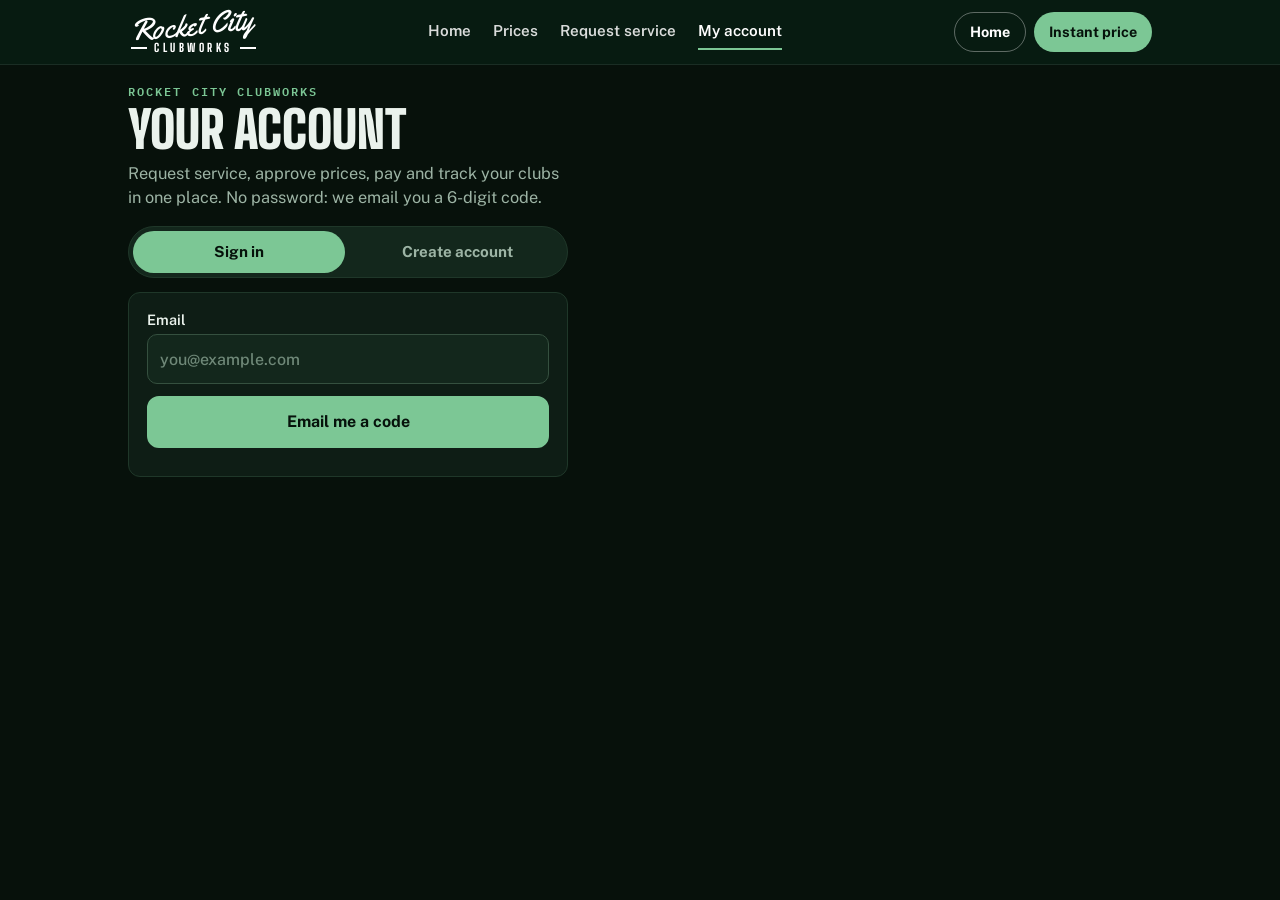
==== account/index.html @ de2350e7 "Service tickets with customer accounts, shop dashboard, parts orders and Square payments - The site " ====
<!doctype html>
<html lang="en">
<head>
<meta charset="utf-8">
<meta name="viewport" content="width=device-width, initial-scale=1, viewport-fit=cover">
<title>Your Account · Rocket City ClubWorks</title>
<meta name="description" content="Sign in to request service, approve prices, pay and track your clubs at Rocket City ClubWorks.">
<meta name="theme-color" content="#091E13">
<meta name="color-scheme" content="dark">
<link rel="icon" href="/favicon-32.png" type="image/png" sizes="32x32">
<link rel="apple-touch-icon" href="/apple-touch-icon.png">
<link rel="preconnect" href="https://fonts.googleapis.com">
<link rel="preconnect" href="https://fonts.gstatic.com" crossorigin>
<link rel="stylesheet" href="https://fonts.googleapis.com/css2?family=Yellowtail&family=Big+Shoulders+Display:wght@800;900&family=Public+Sans:wght@400;500;600;700&family=IBM+Plex+Mono:wght@500;600&display=swap">
<link rel="stylesheet" href="/assets/site.css">
<link rel="stylesheet" href="/assets/app.css">
<style>
.auth{max-width:440px}
.home{display:grid;gap:14px}
@media (min-width:900px){.home{grid-template-columns:1.3fr 1fr;align-items:start}}
.quick{display:grid;grid-template-columns:1fr 1fr;gap:8px}
.quick .btn{min-height:56px}
@media (max-width:420px){.quick{grid-template-columns:1fr}}
.pending{border:1.5px dashed var(--accent)}
</style>
</head>
<body>
<header class="top">
  <div class="wrap">
    <a class="mark" href="/" aria-label="Rocket City ClubWorks home"><span class="s">Rocket City</span><span class="c">ClubWorks</span></a>
    <nav aria-label="Main"><a href="/">Home</a><a href="/menu/">Prices</a><a href="/request/">Request service</a><a href="/account/" aria-current="page">My account</a></nav>
    <div class="cta"><a class="ghost" href="/">Home</a><a class="solid" href="/menu/#quote">Instant price</a></div>
  </div>
</header>
<main class="wrap app">
  <p id="loading" class="empty">Loading…</p>

  <!-- signed out -->
  <section id="v-auth" class="auth" hidden>
    <div class="eyebrow">Rocket City ClubWorks</div>
    <h1 id="a-title">Your account</h1>
    <p class="lede" id="a-lede">Request service, approve prices, pay and track your clubs in one place. No password: we email you a 6-digit code.</p>
    <div class="tabs2" role="group" aria-label="Sign in or create an account">
      <button type="button" id="t-in" aria-pressed="true">Sign in</button>
      <button type="button" id="t-up" aria-pressed="false">Create account</button>
    </div>
    <form id="f-start" class="card box form" novalidate>
      <div id="up-fields" hidden class="form">
        <div><label for="a-name">Full name</label><input id="a-name" autocomplete="name"></div>
        <div><label for="a-phone">Mobile number</label><input id="a-phone" type="tel" autocomplete="tel" inputmode="tel" placeholder="(256) 555-0123"></div>
      </div>
      <div><label for="a-email">Email</label><input id="a-email" type="email" autocomplete="email" inputmode="email" placeholder="you@example.com"></div>
      <div class="hp" aria-hidden="true"><label for="a-web">Website</label><input id="a-web" tabindex="-1" autocomplete="off"></div>
      <button class="btn" type="submit" id="a-send">Email me a code</button>
      <p class="err" id="a-err" role="alert"></p>
    </form>
    <form id="f-code" class="card box form" hidden novalidate>
      <p style="margin:0">We sent a 6-digit code to <b id="c-email"></b>. It works for 15 minutes.</p>
      <div><label for="c-code">Code</label><input id="c-code" class="code" inputmode="numeric" autocomplete="one-time-code" maxlength="6" placeholder="••••••"></div>
      <button class="btn" type="submit">Sign in</button>
      <p class="err" id="c-err" role="alert"></p>
      <p class="hint">Not there? Check spam, or <button type="button" class="linkbtn" id="c-back">use a different email</button>.</p>
    </form>
  </section>

  <!-- signed in -->
  <section id="v-home" hidden>
    <div class="eyebrow">My account</div>
    <h1 id="h-name">Hi</h1>
    <div class="home">
      <div class="stack">
        <div id="pending" class="card box pending" hidden>
          <h2>Your saved quote</h2>
          <ul class="spec" id="p-sum"></ul>
          <p style="margin:10px 0 0"><b>Estimate: <span id="p-total"></span></b></p>
          <div class="form" style="margin-top:12px">
            <div><label for="p-note">Anything else Jackson should know?</label><textarea id="p-note" placeholder="Current grip size, club models, timing…"></textarea></div>
            <button class="btn" type="button" id="p-send">Submit for review</button>
            <button class="linkbtn" type="button" id="p-drop">Discard this quote</button>
            <p class="err" id="p-err" role="alert"></p>
          </div>
        </div>
        <div class="quick">
          <a class="btn" href="/request/">Request service</a>
          <a class="btn out" href="/menu/#quote">Instant price</a>
        </div>
        <div class="card box">
          <h2>My tickets</h2>
          <div class="tlist" id="tickets"></div>
        </div>
      </div>
      <div class="stack">
        <form class="card box form" id="f-prof" novalidate>
          <h2>My details</h2>
          <div><label for="m-name">Name</label><input id="m-name" autocomplete="name"></div>
          <div><label for="m-phone">Mobile number</label><input id="m-phone" type="tel" autocomplete="tel"></div>
          <div><label>Email</label><p style="margin:0" id="m-email"></p><p class="hint">To change your email, message Jackson on any ticket.</p></div>
          <button class="btn out" type="submit">Save</button>
          <p id="m-out" role="status"></p>
        </form>
        <div class="card box">
          <h2>How it works</h2>
          <ol class="spec">
            <li>Send a request or an instant price quote.</li>
            <li>Jackson confirms parts and fit, then sends you a final price.</li>
            <li>Approve and pay securely by card (Square). Parts are ordered once payment clears.</li>
            <li>Follow every part, shipment and step on your ticket until pickup.</li>
          </ol>
          <button class="linkbtn" type="button" id="logout" style="margin-top:10px">Sign out</button>
        </div>
      </div>
    </div>
  </section>
</main>
<script src="/assets/app.js"></script>
<script>
(function(){
  var A = window.RCCWapp, $ = A.$, el = A.el, mode = 'signin', email = '';
  var qs = new URLSearchParams(location.search), next = qs.get('next');
  if (!next || next.charAt(0) !== '/' || next.charAt(1) === '/') next = null;
  var PKEY = 'rccw_pending_quote';
  function pending(){ try { return JSON.parse(localStorage.getItem(PKEY) || 'null'); } catch (e) { return null; } }

  function setMode(m){
    mode = m; $('t-in').setAttribute('aria-pressed', String(m === 'signin')); $('t-up').setAttribute('aria-pressed', String(m === 'signup'));
    $('up-fields').hidden = m !== 'signup'; $('a-err').textContent = '';
  }
  $('t-in').onclick = function(){ setMode('signin'); };
  $('t-up').onclick = function(){ setMode('signup'); };

  $('f-start').addEventListener('submit', function(e){
    e.preventDefault(); $('a-err').textContent = '';
    email = $('a-email').value.trim();
    var btn = $('a-send'); btn.disabled = true; btn.textContent = 'Sending…';
    A.api('/api/auth/start', { method: 'POST', noRedirect: true, body: { mode: mode, email: email, name: $('a-name').value, phone: $('a-phone').value, website: $('a-web').value } })
      .then(function(j){
        $('f-start').hidden = true; $('f-code').hidden = false; $('c-email').textContent = email; $('c-code').focus();
        if (j.dev_code) $('c-code').value = j.dev_code;
      })
      .catch(function(x){
        $('a-err').textContent = x.message;
        if (x.status === 404) setMode('signup'), $('a-err').textContent = x.message;
      })
      .then(function(){ btn.disabled = false; btn.textContent = 'Email me a code'; });
  });
  $('c-back').onclick = function(){ $('f-code').hidden = true; $('f-start').hidden = false; };
  $('f-code').addEventListener('submit', function(e){
    e.preventDefault(); $('c-err').textContent = '';
    A.api('/api/auth/verify', { method: 'POST', noRedirect: true, body: { email: email, code: $('c-code').value } })
      .then(function(){ if (next && !pending()) location.href = next; else load(); })
      .catch(function(x){ $('c-err').textContent = x.message; });
  });

  function showPending(){
    var p = pending(); $('pending').hidden = !p; if (!p) return;
    var ul = $('p-sum'); ul.textContent = ''; (p.summary || []).forEach(function(s){ ul.appendChild(el('li', s)); });
    $('p-total').textContent = p.total_label || '';
    $('p-note').value = p.note || '';
  }
  $('p-drop').onclick = function(){ try { localStorage.removeItem(PKEY); } catch (e) {} showPending(); };
  $('p-send').onclick = function(){
    var p = pending(); if (!p) return; var b = this; b.disabled = true; b.textContent = 'Sending…';
    A.api('/api/tickets', { method: 'POST', body: { kind: 'quote', lines: p.lines, summary: p.summary, note: $('p-note').value, ref: p.ref } })
      .then(function(j){ try { localStorage.removeItem(PKEY); } catch (e) {} location.href = '/ticket/?t=' + encodeURIComponent(j.id) + '&new=1'; })
      .catch(function(x){ $('p-err').textContent = x.message; b.disabled = false; b.textContent = 'Submit for review'; });
  };

  function load(){
    A.api('/api/me', { noRedirect: true }).then(function(j){
      $('loading').hidden = true; $('v-auth').hidden = true; $('v-home').hidden = false;
      var c = j.customer; $('h-name').textContent = 'Hi, ' + c.name.split(' ')[0];
      $('m-name').value = c.name; $('m-phone').value = c.phone_fmt; $('m-email').textContent = c.email;
      var L = $('tickets'); L.textContent = '';
      if (!j.tickets.length) L.appendChild(el('p', 'No tickets yet. Request service or build an instant price to get started.', 'empty'));
      j.tickets.forEach(function(t){
        var a = el('a', null, 'card trow'); a.href = '/ticket/?t=' + encodeURIComponent(t.id);
        var l = el('div'); l.appendChild(el('b', t.number + ' ')); l.appendChild(document.createTextNode(t.title || ''));
        a.appendChild(l); a.appendChild(el('span', t.status_label, 'pill ' + (A.STATUS_CLASS[t.status] || '')));
        a.appendChild(el('small', 'Updated ' + A.date(t.updated_at) + (t.due_cents && ['awaiting_approval', 'approved'].indexOf(t.status) >= 0 ? ' · ' + A.money(t.due_cents) + ' to approve' : '') + (t.eta && ['completed', 'cancelled'].indexOf(t.status) < 0 ? ' · Est. ready ' + A.day(t.eta) : '')));
        L.appendChild(a);
      });
      showPending();
    }).catch(function(x){
      $('loading').hidden = true; $('v-auth').hidden = false;
      if (pending()) { $('a-title').textContent = 'Sign in to submit'; $('a-lede').textContent = 'Your quote is saved. Sign in or create an account (it takes a minute) and it will be ready to submit.'; setMode('signup'); }
      else if (qs.get('new') === '1') setMode('signup');
    });
  }
  $('f-prof').addEventListener('submit', function(e){
    e.preventDefault();
    A.api('/api/me', { method: 'PUT', body: { name: $('m-name').value, phone: $('m-phone').value } })
      .then(function(){ $('m-out').className = 'ok'; $('m-out').textContent = 'Saved.'; })
      .catch(function(x){ $('m-out').className = 'err'; $('m-out').textContent = x.message; });
  });
  $('logout').onclick = function(){ A.api('/api/auth/logout', { method: 'POST', body: {} }).then(function(){ location.href = '/'; }); };
  load();
})();
</script>
</body>
</html>
---- assets/site.css ----
/* Rocket City ClubWorks: shared styles for every page.
   Dark by default: deep club green and near-black, mint accents, white "paper" for tickets.
   Phone first: one column, big tap targets, a sticky Text / Price bar at the bottom. */
:root{
  color-scheme:dark;
  --brand:#0E4D2C;      /* club green: header, offer panels */
  --brand-2:#0B3D23;
  --page:#07110B;
  --surface:#0E1D15;
  --surface-2:#13271C;
  --ink:#EAF2EC;
  --muted:#9DB4A5;
  --line:#1F3729;
  --dots:#35503F;
  --accent:#7CC795;     /* links, prices, highlights */
  --accent-ink:#06120B; /* text on accent */
  --mint:#BFE3C7;
  --tint:#15301F;
  --paper:#FFFFFF; --paper-ink:#10241A; --paper-muted:#4F5F55;
  --script:"Yellowtail","Brush Script MT",cursive;
  --display:"Big Shoulders Display","Arial Narrow","Helvetica Neue",Arial,sans-serif;
  --body:"Public Sans",system-ui,-apple-system,"Segoe UI",Roboto,sans-serif;
  --mono:"IBM Plex Mono",ui-monospace,SFMono-Regular,Menlo,Consolas,monospace;
  --r:12px;
  --wrap:1080px;
  --bar-h:78px;
  --top-h:64px;
  /* faint golf-ball dimples */
  --dimples:radial-gradient(circle at 50% 50%,rgba(255,255,255,.055) 0 2.2px,transparent 2.6px) 0 0/18px 18px,
            radial-gradient(circle at 50% 50%,rgba(255,255,255,.055) 0 2.2px,transparent 2.6px) 9px 9px/18px 18px;
}

/* Smooth cross-fade between pages (Safari 18.2+, Chrome 126+; others just navigate) */
@view-transition{navigation:auto}
.top{view-transition-name:top}
.bar{view-transition-name:bar}
::view-transition-old(root),::view-transition-new(root){animation-duration:.22s}

*{box-sizing:border-box}
html{-webkit-text-size-adjust:100%;scroll-behavior:smooth;background:var(--page)}
@media (prefers-reduced-motion: reduce){html{scroll-behavior:auto}::view-transition-group(*){animation:none!important}}
body{margin:0;background:var(--page);color:var(--ink);font-family:var(--body);font-size:16px;line-height:1.5;
  -webkit-font-smoothing:antialiased;padding-bottom:calc(var(--bar-h) + env(safe-area-inset-bottom,0px))}
@media (min-width:760px){body{padding-bottom:0}}
a{color:inherit}
img{max-width:100%;display:block}
[hidden]{display:none!important}
:focus-visible{outline:3px solid var(--accent);outline-offset:2px;border-radius:4px}
::selection{background:var(--accent);color:var(--accent-ink)}
.wrap{max-width:var(--wrap);margin:0 auto;padding:0 16px}
@media (min-width:760px){.wrap{padding:0 28px}}
.sr{position:absolute;width:1px;height:1px;overflow:hidden;clip:rect(0 0 0 0);white-space:nowrap}
section[id],[id].anchor{scroll-margin-top:calc(var(--top-h) + 12px)}

/* ---------- brand mark ---------- */
.mark{display:inline-flex;flex-direction:column;align-items:center;text-decoration:none;color:#fff;line-height:1}
.mark .s{font-family:var(--script);font-size:1.9rem;transform:rotate(-6deg);margin-bottom:2px}
.mark .c{display:flex;align-items:center;gap:7px;font-family:var(--display);font-weight:800;font-size:.72rem;letter-spacing:.3em;padding-left:.3em;text-transform:uppercase}
.mark .c::before,.mark .c::after{content:"";width:16px;height:2px;background:currentColor}

/* ---------- top bar ---------- */
.top{background:rgba(9,30,19,.86);-webkit-backdrop-filter:saturate(1.4) blur(14px);backdrop-filter:saturate(1.4) blur(14px);
  color:#fff;position:sticky;top:0;z-index:20;padding-top:env(safe-area-inset-top,0px);border-bottom:1px solid rgba(255,255,255,.08)}
.top .wrap{display:flex;align-items:center;justify-content:space-between;gap:16px;min-height:var(--top-h)}
.top nav{display:none;gap:22px;font-weight:600;font-size:.95rem}
.top nav a{text-decoration:none;opacity:.85;padding:6px 0;border-bottom:2px solid transparent}
.top nav a:hover,.top nav a[aria-current]{opacity:1;border-color:var(--accent)}
.top .cta{display:flex;gap:8px}
.top .cta a{display:inline-flex;align-items:center;gap:6px;min-height:40px;padding:0 15px;border-radius:999px;font-weight:700;font-size:.9rem;text-decoration:none;white-space:nowrap}
.top .cta .solid{background:var(--accent);color:var(--accent-ink)}
.top .cta .ghost{border:1.5px solid rgba(255,255,255,.35)}
.top .cta svg{width:16px;height:16px}
@media (min-width:900px){.top nav{display:flex}}
@media (max-width:400px){.top .cta .ghost{display:none}}

/* ---------- buttons ---------- */
.btn{display:inline-flex;align-items:center;justify-content:center;gap:8px;min-height:52px;padding:0 22px;border-radius:var(--r);
  font:700 1rem/1 var(--body);text-decoration:none;border:2px solid var(--accent);background:var(--accent);color:var(--accent-ink);cursor:pointer;
  transition:transform .12s ease,filter .12s ease}
.btn:hover{filter:brightness(1.08)}
.btn:active{transform:scale(.98)}
.btn.light{background:#fff;color:var(--brand);border-color:#fff}
.btn.line{background:transparent;color:#fff;border-color:rgba(255,255,255,.55)}
.btn.out{background:transparent;color:var(--accent);border-color:var(--accent)}
.btn svg{width:20px;height:20px;flex:none}

/* ---------- sections ---------- */
.sec{padding:44px 0}
@media (min-width:760px){.sec{padding:68px 0}}
.eyebrow{font-family:var(--mono);font-weight:600;font-size:.72rem;letter-spacing:.18em;text-transform:uppercase;color:var(--accent)}
h1,h2,h3{font-family:var(--display);font-weight:900;text-transform:uppercase;line-height:.95;margin:0}
h2{font-size:clamp(2.1rem,7vw,3rem);margin-top:4px}
h3{font-size:1.35rem;font-weight:800;letter-spacing:.01em}
.lede{color:var(--muted);font-size:1.02rem;max-width:58ch;margin:10px 0 0}
.head{margin-bottom:22px}
.card{background:var(--surface);border:1px solid var(--line);border-radius:var(--r)}

/* reveal on scroll (only when JS is running; content is visible without it) */
.js .rv{opacity:0;transform:translateY(14px);transition:opacity .5s ease,transform .5s ease}
.js .rv.in{opacity:1;transform:none}
@media (prefers-reduced-motion: reduce){.js .rv{opacity:1;transform:none;transition:none}}

/* ---------- price rows (menu board) ---------- */
.row{display:flex;align-items:baseline;gap:8px;padding:10px 0}
.row+.row{border-top:1px solid var(--line)}
.row .nm{font-weight:600;line-height:1.3;min-width:0;flex:0 1 auto}
.row .nt{display:block;font-size:.8rem;font-weight:500;color:var(--muted);margin-top:2px}
.row .lead{flex:1 1 12px;min-width:12px;border-bottom:1.5px dotted var(--dots);transform:translateY(-5px)}
.row .pr{font-family:var(--mono);font-weight:600;white-space:nowrap;font-variant-numeric:tabular-nums;text-align:right;color:var(--ink)}
.row .pr small{display:block;font-size:.72rem;font-weight:500;color:var(--accent)}
.tag{display:inline-block;font-family:var(--mono);font-size:.62rem;font-weight:600;letter-spacing:.08em;text-transform:uppercase;
  background:var(--tint);color:var(--accent);padding:2px 6px;border-radius:4px;margin-left:6px;vertical-align:2px}

/* ---------- deals panel ---------- */
.deals{background:var(--brand);background-image:var(--dimples);color:#fff;border-radius:var(--r);padding:22px 18px;border:1px solid rgba(255,255,255,.1)}
.deals .t{font-family:var(--script);font-size:2.2rem;color:var(--mint);transform:rotate(-3deg);transform-origin:left;line-height:1;margin-bottom:8px}
.deal{display:flex;justify-content:space-between;gap:14px;align-items:center;padding:12px 0;border-top:1px solid rgba(255,255,255,.18)}
.deal b{display:block;font-size:1rem}
.deal small{display:block;font-size:.82rem;opacity:.85;margin-top:2px}
.deal .px{font-family:var(--display);font-weight:900;font-size:1.6rem;line-height:1;white-space:nowrap;text-align:right;color:var(--mint)}
.deal .px s{display:block;font-family:var(--mono);font-size:.72rem;font-weight:500;color:#fff;opacity:.6}
.deals .d{font-family:var(--mono);font-size:.66rem;letter-spacing:.12em;text-transform:uppercase;opacity:.8;margin-top:10px}

/* ---------- FAQ ---------- */
.faq details{border-top:1px solid var(--line)}
.faq details:last-child{border-bottom:1px solid var(--line)}
.faq summary{list-style:none;cursor:pointer;display:flex;justify-content:space-between;gap:16px;align-items:center;padding:17px 2px;font-weight:700;font-size:1.02rem}
.faq summary::-webkit-details-marker{display:none}
.faq summary::after{content:"+";font:600 1.4rem/1 var(--mono);color:var(--accent);flex:none;transition:transform .2s}
.faq details[open] summary::after{transform:rotate(45deg)}
.faq details p{margin:0 2px 18px;color:var(--muted);max-width:68ch}

/* ---------- forms ---------- */
label{display:block;font-weight:600;font-size:.88rem;margin-bottom:6px}
input,select,textarea{width:100%;font:500 1rem var(--body);color:var(--ink);background:var(--surface-2);border:1.5px solid var(--dots);
  border-radius:10px;padding:12px;min-height:50px}
select{appearance:none;-webkit-appearance:none;padding-right:40px;
  background-image:linear-gradient(45deg,transparent 50%,var(--accent) 50%),linear-gradient(135deg,var(--accent) 50%,transparent 50%);
  background-position:calc(100% - 20px) 52%,calc(100% - 14px) 52%;background-size:6px 6px;background-repeat:no-repeat}
textarea{min-height:100px;resize:vertical}
input::placeholder,textarea::placeholder{color:#6F8878}
input:focus,select:focus,textarea:focus{outline:none;border-color:var(--accent);box-shadow:0 0 0 3px rgba(124,199,149,.2)}

/* ---------- footer ---------- */
footer.foot{background:var(--brand-2);background-image:var(--dimples);color:#fff;padding:40px 0 30px;margin-top:24px}
footer.foot .wrap{display:flex;flex-wrap:wrap;justify-content:space-between;gap:22px;align-items:flex-start}
footer.foot .links{display:flex;flex-direction:column;gap:8px;font-size:.95rem}
footer.foot .links a{text-decoration:none;opacity:.9}
footer.foot .small{font-family:var(--mono);font-size:.68rem;letter-spacing:.1em;text-transform:uppercase;opacity:.7;width:100%}

/* ---------- phone action bar ---------- */
.bar{position:fixed;left:0;right:0;bottom:0;z-index:30;background:rgba(9,22,15,.9);-webkit-backdrop-filter:blur(14px);backdrop-filter:blur(14px);
  border-top:1px solid var(--line);padding:10px 16px calc(10px + env(safe-area-inset-bottom,0px))}
.bar .in{display:flex;gap:10px;max-width:560px;margin:0 auto}
.bar a{flex:1;display:flex;align-items:center;justify-content:center;gap:8px;min-height:56px;border-radius:var(--r);font-weight:700;font-size:1.02rem;text-decoration:none}
.bar .text{background:var(--accent);color:var(--accent-ink);flex:1.4}
.bar .alt{border:2px solid var(--dots);color:var(--ink)}
.bar svg{width:20px;height:20px;flex:none}
@media (min-width:760px){.bar{display:none}}
---- assets/app.css ----
/* Shared styles for the account, request and ticket pages (loaded after site.css). */
.app{padding-top:18px;padding-bottom:110px}
.app h1{font-size:clamp(2.2rem,9vw,3.2rem);margin:6px 0 6px}
.app .lede{color:var(--muted);margin:0 0 16px}
.box{padding:16px 18px}
.box h2{font-size:1.4rem;color:var(--accent);margin:0 0 10px}
.stack{display:grid;gap:14px}
.form{display:grid;gap:12px}
.form label{display:block;font-size:.9rem;margin-bottom:4px}
.form .hint{font-size:.8rem;color:var(--muted);margin:4px 0 0}
.form .btn{width:100%}
.row2{display:grid;grid-template-columns:1fr 1fr;gap:10px}
@media (max-width:480px){.row2{grid-template-columns:1fr}}
.tabs2{display:grid;grid-template-columns:1fr 1fr;gap:6px;background:var(--surface-2);border:1px solid var(--line);border-radius:999px;padding:4px;margin-bottom:14px}
.tabs2 button{min-height:42px;border-radius:999px;border:0;background:none;color:var(--muted);font:700 .95rem var(--body);cursor:pointer}
.tabs2 button[aria-pressed="true"]{background:var(--accent);color:var(--accent-ink)}
.code{font:600 1.6rem var(--mono);letter-spacing:.4em;text-align:center}
.err{color:#FF9B8F;font-weight:600;margin:0}
.ok{color:var(--accent);font-weight:600;margin:0}
.hp{position:absolute;left:-9999px;width:1px;height:1px;overflow:hidden}
.pill{display:inline-block;font-family:var(--mono);font-size:.7rem;font-weight:600;letter-spacing:.1em;text-transform:uppercase;padding:5px 9px;border-radius:999px;background:var(--tint);color:var(--accent);white-space:nowrap}
.pill.warn{background:#4A3B10;color:#FFD66B}
.pill.good{background:#123E2A;color:#7CC795}
.pill.dim{background:var(--surface-2);color:var(--muted)}
.tlist{display:grid;gap:8px}
.trow{display:grid;grid-template-columns:1fr auto;gap:4px 12px;align-items:center;padding:12px 14px;text-decoration:none;color:var(--ink)}
.trow b{font-family:var(--mono)}
.trow small{color:var(--muted);grid-column:1/-1}
.empty{color:var(--muted)}
.linkbtn{background:none;border:0;color:var(--accent);font:600 .9rem var(--body);text-decoration:underline;cursor:pointer;padding:0;min-height:36px}
.acts{display:flex;gap:8px;flex-wrap:wrap}
.acts .btn{flex:1 1 180px}
/* ticket */
.steps{display:flex;gap:4px;margin:14px 0 4px}
.steps span{flex:1;height:6px;border-radius:4px;background:var(--line)}
.steps span.on{background:var(--accent)}
.stepl{font-size:.8rem;color:var(--muted)}
.note{background:var(--tint);border-radius:10px;padding:12px 14px;white-space:pre-wrap}
.spec{margin:0;padding-left:18px}
.spec li{margin:4px 0}
.paper{background:var(--paper);color:var(--paper-ink);border-radius:var(--r);padding:16px}
.paper .hd2{display:flex;justify-content:space-between;align-items:baseline;border-bottom:2px dashed #C8D4CB;padding-bottom:10px;margin-bottom:6px}
.paper .hd2 b{font-family:var(--display);font-weight:900;font-size:1.3rem;text-transform:uppercase}
.paper .hd2 span{font-family:var(--mono);font-size:.72rem;color:var(--paper-muted)}
.ln{display:flex;justify-content:space-between;gap:12px;padding:7px 0;font-size:.92rem}
.ln span:last-child{font-family:var(--mono);font-weight:600;white-space:nowrap}
.ln.sub{color:var(--paper-muted)}
.ln .tr{display:block;font-family:var(--mono);font-size:.7rem;letter-spacing:.06em;text-transform:uppercase;color:var(--paper-muted);margin-top:2px}
.ln .tr a{color:#0E4D2C}
.tot{display:flex;justify-content:space-between;align-items:baseline;border-top:2px solid var(--paper-ink);margin-top:8px;padding-top:10px}
.tot b{font-family:var(--display);font-weight:900;font-size:1.3rem;text-transform:uppercase}
.tot span{font-family:var(--display);font-weight:900;font-size:2.3rem;color:var(--brand);line-height:1}
.paper .btn{width:100%;margin-top:14px;background:var(--brand);border-color:var(--brand);color:#fff}
.paper .fine{font-size:.8rem;color:var(--paper-muted);margin:10px 0 0}
.hist{list-style:none;margin:0;padding:0;display:grid;gap:10px}
.hist li{border-left:3px solid var(--line);padding-left:10px;white-space:pre-wrap}
.hist li.shop{border-color:var(--accent)}
.hist small{display:block;font-family:var(--mono);font-size:.66rem;color:var(--muted);letter-spacing:.06em;text-transform:uppercase}
.parts{display:grid;gap:8px}
.part{display:grid;grid-template-columns:1fr auto;gap:4px 10px;align-items:center;padding:10px 12px;border:1px solid var(--line);border-radius:10px;background:var(--surface-2)}
.part small{grid-column:1/-1;color:var(--muted);font-size:.82rem}
.part a{color:var(--accent)}
.part .pill{white-space:normal;text-align:right;max-width:130px}
@media (max-width:899px){.tk #price{order:-1}}
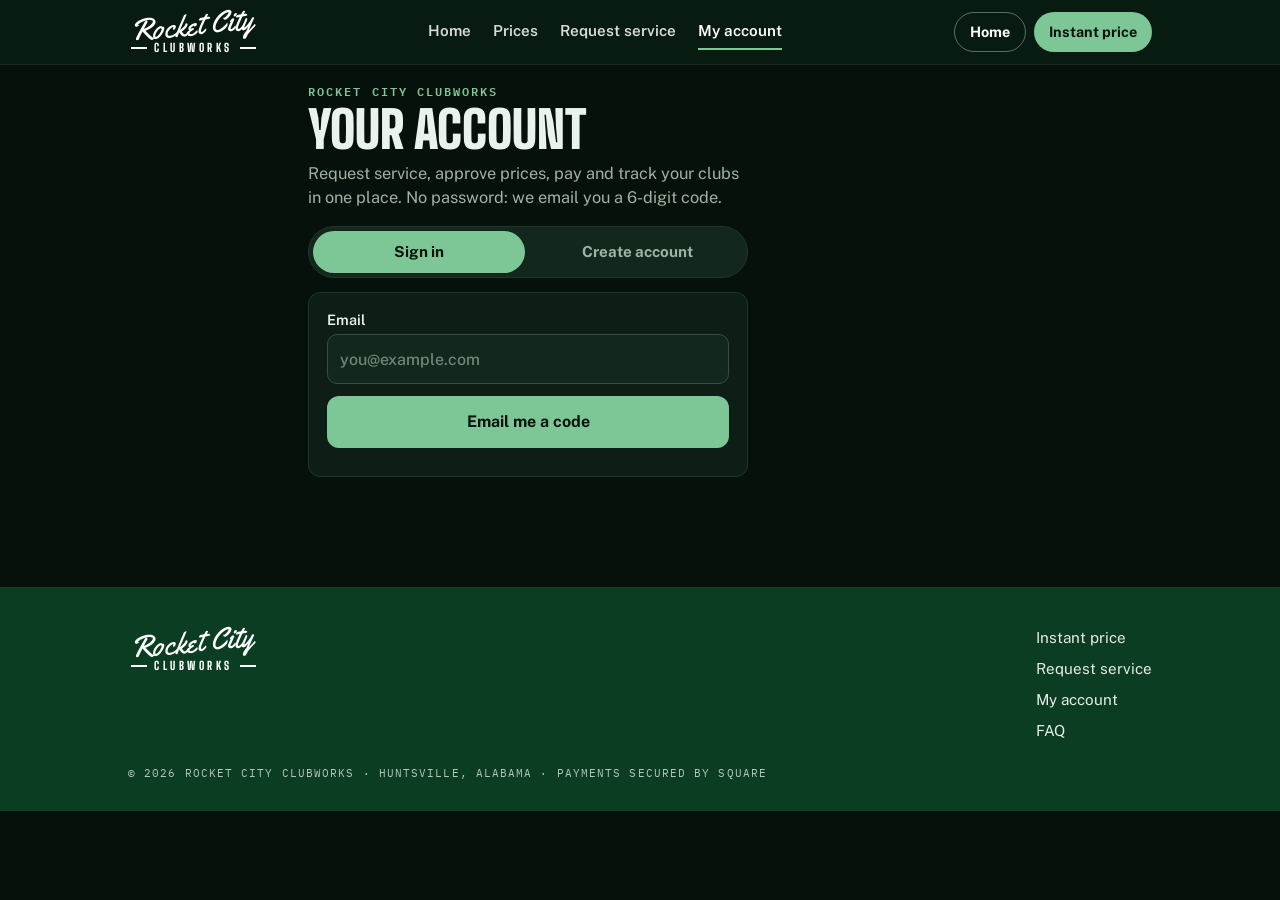
==== commit 200fab41: "Search pages, drop-off step, clearer emails and usability fixes - Service pages for regripping, resh" ====
--- a/account/index.html
+++ b/account/index.html
@@ -2,6 +2,7 @@
 <html lang="en">
 <head>
 <meta charset="utf-8">
+<meta name="robots" content="noindex">
 <meta name="viewport" content="width=device-width, initial-scale=1, viewport-fit=cover">
 <title>Your Account · Rocket City ClubWorks</title>
 <meta name="description" content="Sign in to request service, approve prices, pay and track your clubs at Rocket City ClubWorks.">
@@ -32,7 +33,7 @@
     <div class="cta"><a class="ghost" href="/">Home</a><a class="solid" href="/menu/#quote">Instant price</a></div>
   </div>
 </header>
-<main class="wrap app">
+<main class="wrap app narrow">
   <p id="loading" class="empty">Loading…</p>
 
   <!-- signed out -->
@@ -56,10 +57,10 @@
     </form>
     <form id="f-code" class="card box form" hidden novalidate>
       <p style="margin:0">We sent a 6-digit code to <b id="c-email"></b>. It works for 15 minutes.</p>
-      <div><label for="c-code">Code</label><input id="c-code" class="code" inputmode="numeric" autocomplete="one-time-code" maxlength="6" placeholder="••••••"></div>
+      <div><label for="c-code">Code</label><input id="c-code" class="code" inputmode="numeric" autocomplete="one-time-code" maxlength="12" placeholder="••••••"></div>
       <button class="btn" type="submit">Sign in</button>
       <p class="err" id="c-err" role="alert"></p>
-      <p class="hint">Not there? Check spam, or <button type="button" class="linkbtn" id="c-back">use a different email</button>.</p>
+      <p class="hint">Not there? Check spam, <button type="button" class="linkbtn" id="c-resend">send a new code</button>, or <button type="button" class="linkbtn" id="c-back">use a different email</button>.</p>
     </form>
   </section>
 
@@ -112,6 +113,13 @@
     </div>
   </section>
 </main>
+<footer class="foot">
+  <div class="wrap">
+    <a class="mark" href="/" aria-label="Rocket City ClubWorks home"><span class="s">Rocket City</span><span class="c">ClubWorks</span></a>
+    <div class="links"><a href="/menu/#quote">Instant price</a><a href="/request/">Request service</a><a href="/account/">My account</a><a href="/faq/">FAQ</a></div>
+    <div class="small">© 2026 Rocket City ClubWorks · Huntsville, Alabama · Payments secured by Square</div>
+  </div>
+</footer>
 <script src="/assets/app.js"></script>
 <script>
 (function(){
@@ -139,11 +147,18 @@
       })
       .catch(function(x){
         $('a-err').textContent = x.message;
-        if (x.status === 404) setMode('signup'), $('a-err').textContent = x.message;
+        if (x.status === 404) { setMode('signup'); $('a-err').textContent = 'New here? Add your name and mobile number below and we\u2019ll email your code.'; }
       })
       .then(function(){ btn.disabled = false; btn.textContent = 'Email me a code'; });
   });
   $('c-back').onclick = function(){ $('f-code').hidden = true; $('f-start').hidden = false; };
+  $('c-resend').onclick = function(){
+    var b = this; b.disabled = true; $('c-err').textContent = '';
+    A.api('/api/auth/start', { method: 'POST', noRedirect: true, body: { mode: mode, email: email, name: $('a-name').value, phone: $('a-phone').value, website: $('a-web').value } })
+      .then(function(j){ $('c-err').className = 'ok'; $('c-err').textContent = 'New code sent.'; if (j.dev_code) $('c-code').value = j.dev_code; })
+      .catch(function(x){ $('c-err').className = 'err'; $('c-err').textContent = x.message; })
+      .then(function(){ b.disabled = false; });
+  };
   $('f-code').addEventListener('submit', function(e){
     e.preventDefault(); $('c-err').textContent = '';
     A.api('/api/auth/verify', { method: 'POST', noRedirect: true, body: { email: email, code: $('c-code').value } })
@@ -183,7 +198,7 @@
     }).catch(function(x){
       $('loading').hidden = true; $('v-auth').hidden = false;
       if (pending()) { $('a-title').textContent = 'Sign in to submit'; $('a-lede').textContent = 'Your quote is saved. Sign in or create an account (it takes a minute) and it will be ready to submit.'; setMode('signup'); }
-      else if (qs.get('new') === '1') setMode('signup');
+      else if (qs.get('new') === '1' || next) setMode('signup');
     });
   }
   $('f-prof').addEventListener('submit', function(e){
--- a/assets/site.css
+++ b/assets/site.css
@@ -41,7 +41,7 @@
 @media (prefers-reduced-motion: reduce){html{scroll-behavior:auto}::view-transition-group(*){animation:none!important}}
 body{margin:0;background:var(--page);color:var(--ink);font-family:var(--body);font-size:16px;line-height:1.5;
   -webkit-font-smoothing:antialiased;padding-bottom:calc(var(--bar-h) + env(safe-area-inset-bottom,0px))}
-@media (min-width:760px){body{padding-bottom:0}}
+@media (min-width:900px){body{padding-bottom:0}}
 a{color:inherit}
 img{max-width:100%;display:block}
 [hidden]{display:none!important}
@@ -156,4 +156,4 @@
 .bar .text{background:var(--accent);color:var(--accent-ink);flex:1.4}
 .bar .alt{border:2px solid var(--dots);color:var(--ink)}
 .bar svg{width:20px;height:20px;flex:none}
-@media (min-width:760px){.bar{display:none}}
+@media (min-width:900px){.bar{display:none}}
--- a/assets/app.css
+++ b/assets/app.css
@@ -62,3 +62,21 @@
 .part a{color:var(--accent)}
 .part .pill{white-space:normal;text-align:right;max-width:130px}
 @media (max-width:899px){.tk #price{order:-1}}
+.thumb{display:inline-block;margin-top:6px}
+.thumb img{display:block;max-width:180px;max-height:180px;border-radius:10px;border:1px solid var(--line);object-fit:cover}
+.filebtn{display:inline-flex;align-items:center;gap:8px;min-height:44px;padding:0 14px;border-radius:10px;border:1.5px dashed var(--dots);color:var(--ink);cursor:pointer;font-weight:600}
+.filebtn input{position:absolute;width:1px;height:1px;opacity:0}
+.pickup{display:grid;gap:8px}
+@media print{
+  .top,.bar,#f-msg,#p-pay,.cta,nav,#newmsg,.pickupbox{display:none!important}
+  body{background:#fff!important;color:#000!important}
+  .card{border:1px solid #bbb!important;background:#fff!important;color:#000!important}
+  .app h1,.box h2,.eyebrow{color:#000!important}
+  .tk{display:block!important}
+  .paper{border:1px solid #bbb}
+}
+
+/* Account and request: a centered column on desktop */
+@media (min-width:900px){.app.narrow{max-width:720px}}
+.form label.filebtn{display:inline-flex;align-items:center;margin:0}
+.app + footer.foot{margin-top:0}
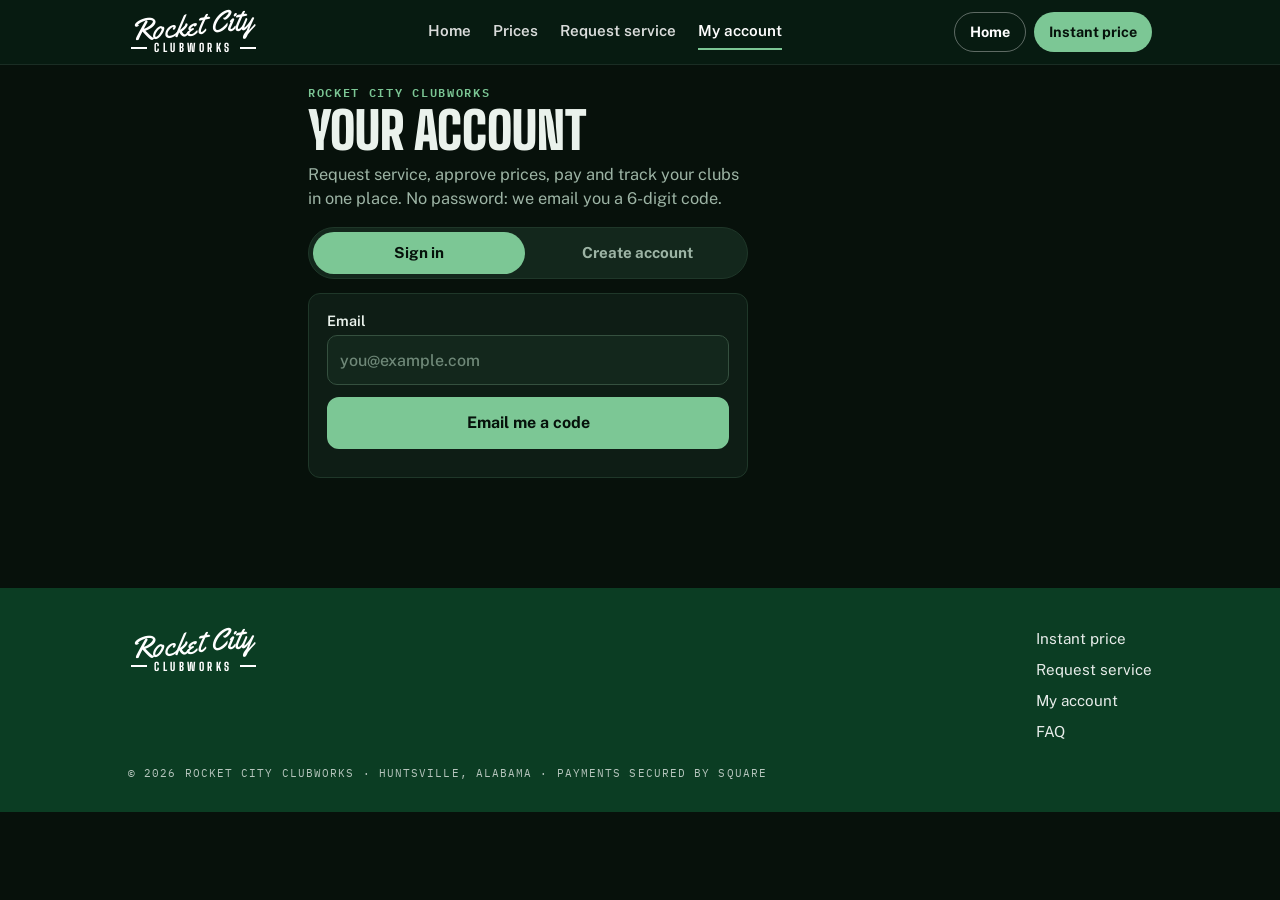
==== commit db35180b: "Request before sign-up, source tracking, Today panel and digest, repairs in the quote tool, polish -" ====
--- a/account/index.html
+++ b/account/index.html
@@ -26,6 +26,7 @@
 </style>
 </head>
 <body>
+<a class="skip" href="#main">Skip to content</a>
 <header class="top">
   <div class="wrap">
     <a class="mark" href="/" aria-label="Rocket City ClubWorks home"><span class="s">Rocket City</span><span class="c">ClubWorks</span></a>
@@ -33,7 +34,7 @@
     <div class="cta"><a class="ghost" href="/">Home</a><a class="solid" href="/menu/#quote">Instant price</a></div>
   </div>
 </header>
-<main class="wrap app narrow">
+<main id="main" class="wrap app narrow">
   <p id="loading" class="empty">Loading…</p>
 
   <!-- signed out -->
@@ -49,6 +50,9 @@
       <div id="up-fields" hidden class="form">
         <div><label for="a-name">Full name</label><input id="a-name" autocomplete="name"></div>
         <div><label for="a-phone">Mobile number</label><input id="a-phone" type="tel" autocomplete="tel" inputmode="tel" placeholder="(256) 555-0123"></div>
+        <div><label for="a-src">How did you hear about us?</label><select id="a-src">
+          <option value="">Choose one (optional)</option><option>Google search</option><option>Google Maps</option><option>Friend or family</option><option>Golf course or pro shop</option><option>Driving range or golf simulator</option><option>Facebook or Instagram</option><option>TikTok or YouTube</option><option>Nextdoor</option><option>Saw a bag tag or flyer</option><option>Event or tournament</option><option>Other</option></select></div>
+        <div id="src-more-w" hidden><label for="a-src-more">Which one?</label><input id="a-src-more" placeholder="e.g. who referred you, or which course"></div>
       </div>
       <div><label for="a-email">Email</label><input id="a-email" type="email" autocomplete="email" inputmode="email" placeholder="you@example.com"></div>
       <div class="hp" aria-hidden="true"><label for="a-web">Website</label><input id="a-web" tabindex="-1" autocomplete="off"></div>
@@ -68,6 +72,7 @@
   <section id="v-home" hidden>
     <div class="eyebrow">My account</div>
     <h1 id="h-name">Hi</h1>
+    <p id="h-credit" class="ok" hidden style="margin:0 0 12px;font-weight:600"></p>
     <div class="home">
       <div class="stack">
         <div id="pending" class="card box pending" hidden>
@@ -134,6 +139,7 @@
     $('up-fields').hidden = m !== 'signup'; $('a-err').textContent = '';
   }
   $('t-in').onclick = function(){ setMode('signin'); };
+  $('a-src').onchange = function(){ var v = this.value; $('src-more-w').hidden = !/Friend|course|range|Event|Other/.test(v); };
   $('t-up').onclick = function(){ setMode('signup'); };
 
   $('f-start').addEventListener('submit', function(e){
@@ -161,7 +167,9 @@
   };
   $('f-code').addEventListener('submit', function(e){
     e.preventDefault(); $('c-err').textContent = '';
-    A.api('/api/auth/verify', { method: 'POST', noRedirect: true, body: { email: email, code: $('c-code').value } })
+    var src = $('a-src').value, more = $('a-src-more').value.trim(), ref = '';
+    try { ref = sessionStorage.getItem('rccw-ref') || (JSON.parse(localStorage.getItem('rccw-ref') || 'null') || {}).ref || ''; } catch (e2) {}
+    A.api('/api/auth/verify', { method: 'POST', noRedirect: true, body: { email: email, code: $('c-code').value, source: src ? src + (more ? ': ' + more : '') : '', ref: ref } })
       .then(function(){ if (next && !pending()) location.href = next; else load(); })
       .catch(function(x){ $('c-err').textContent = x.message; });
   });
@@ -184,6 +192,7 @@
     A.api('/api/me', { noRedirect: true }).then(function(j){
       $('loading').hidden = true; $('v-auth').hidden = true; $('v-home').hidden = false;
       var c = j.customer; $('h-name').textContent = 'Hi, ' + c.name.split(' ')[0];
+      $('h-credit').hidden = !c.credit_cents; $('h-credit').textContent = c.credit_cents ? 'You have ' + A.money(c.credit_cents) + ' thank-you credit. It comes off your next service automatically.' : '';
       $('m-name').value = c.name; $('m-phone').value = c.phone_fmt; $('m-email').textContent = c.email;
       var L = $('tickets'); L.textContent = '';
       if (!j.tickets.length) L.appendChild(el('p', 'No tickets yet. Request service or build an instant price to get started.', 'empty'));
--- a/assets/site.css
+++ b/assets/site.css
@@ -87,10 +87,11 @@
 /* ---------- sections ---------- */
 .sec{padding:44px 0}
 @media (min-width:760px){.sec{padding:68px 0}}
-.eyebrow{font-family:var(--mono);font-weight:600;font-size:.72rem;letter-spacing:.18em;text-transform:uppercase;color:var(--accent)}
+.eyebrow{font-family:var(--mono);font-weight:600;font-size:.75rem;letter-spacing:.14em;text-transform:uppercase;color:var(--accent)}
 h1,h2,h3{font-family:var(--display);font-weight:900;text-transform:uppercase;line-height:.95;margin:0}
 h2{font-size:clamp(2.1rem,7vw,3rem);margin-top:4px}
-h3{font-size:1.35rem;font-weight:800;letter-spacing:.01em}
+/* Card titles read as sentences, so the big uppercase type is saved for headings */
+h3{font-family:var(--body);text-transform:none;font-size:1.12rem;font-weight:700;letter-spacing:-.005em;line-height:1.25}
 .lede{color:var(--muted);font-size:1.02rem;max-width:58ch;margin:10px 0 0}
 .head{margin-bottom:22px}
 .card{background:var(--surface);border:1px solid var(--line);border-radius:var(--r)}
@@ -157,3 +158,7 @@
 .bar .alt{border:2px solid var(--dots);color:var(--ink)}
 .bar svg{width:20px;height:20px;flex:none}
 @media (min-width:900px){.bar{display:none}}
+
+/* Skip link for keyboard users */
+.skip{position:absolute;left:-9999px;top:8px;z-index:100;background:var(--accent);color:var(--accent-ink);padding:10px 14px;border-radius:8px;font-weight:700}
+.skip:focus{left:16px}
--- a/assets/app.css
+++ b/assets/app.css
@@ -35,6 +35,9 @@
 .steps span{flex:1;height:6px;border-radius:4px;background:var(--line)}
 .steps span.on{background:var(--accent)}
 .stepl{font-size:.8rem;color:var(--muted)}
+.stepn{display:flex;gap:4px;margin:0 0 6px}
+.stepn span{flex:1;font-family:var(--mono);font-size:.58rem;letter-spacing:.04em;text-transform:uppercase;color:var(--muted);text-align:center;line-height:1.2}
+.stepn span.on{color:var(--accent)}
 .note{background:var(--tint);border-radius:10px;padding:12px 14px;white-space:pre-wrap}
 .spec{margin:0;padding-left:18px}
 .spec li{margin:4px 0}
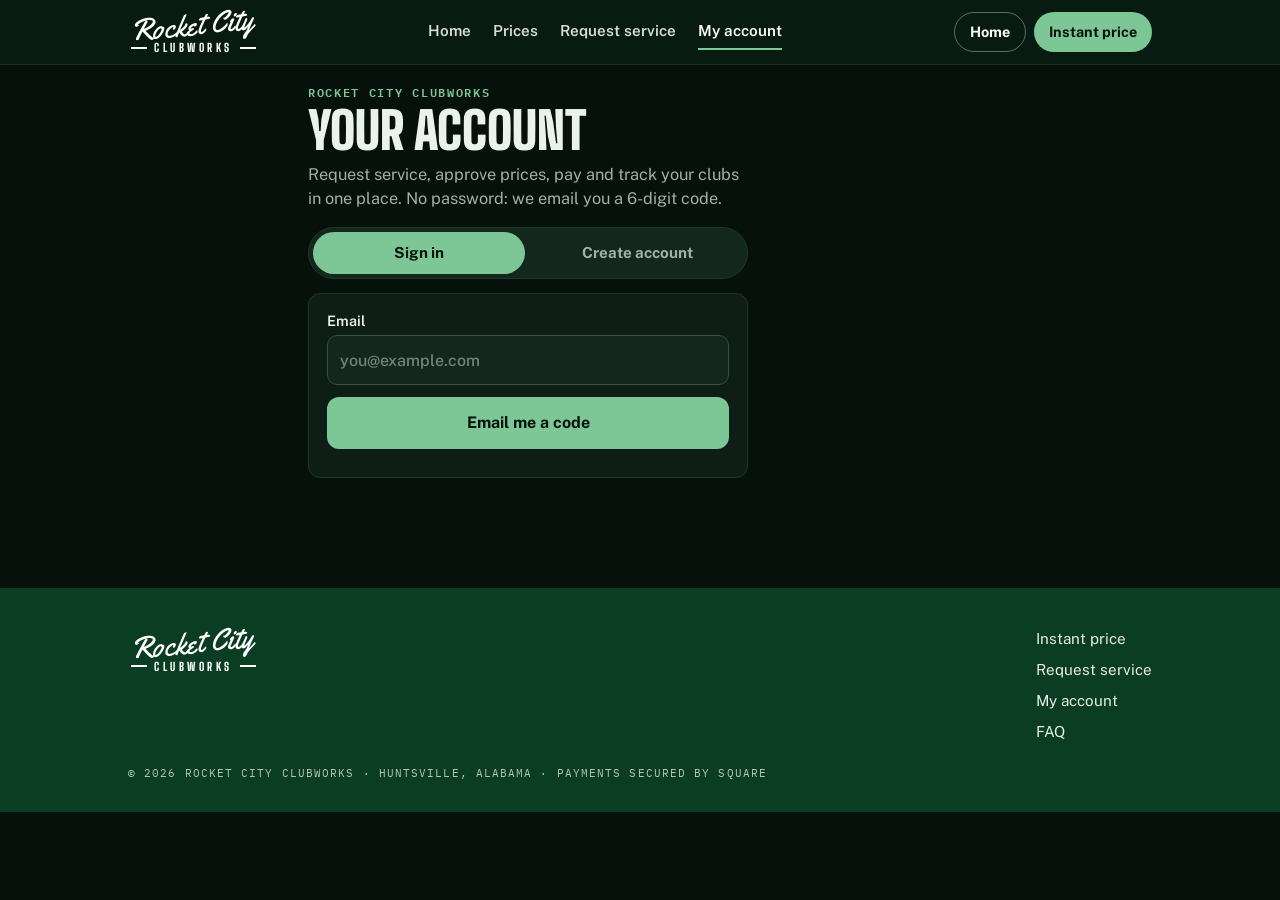
==== commit 7b3e31bc: "Google Ads tag: count sent requests and quotes as conversions assets/analytics.js loads the Google t" ====
--- a/account/index.html
+++ b/account/index.html
@@ -24,6 +24,7 @@
 @media (max-width:420px){.quick{grid-template-columns:1fr}}
 .pending{border:1.5px dashed var(--accent)}
 </style>
+<script src="/assets/analytics.js"></script>
 </head>
 <body>
 <a class="skip" href="#main">Skip to content</a>
